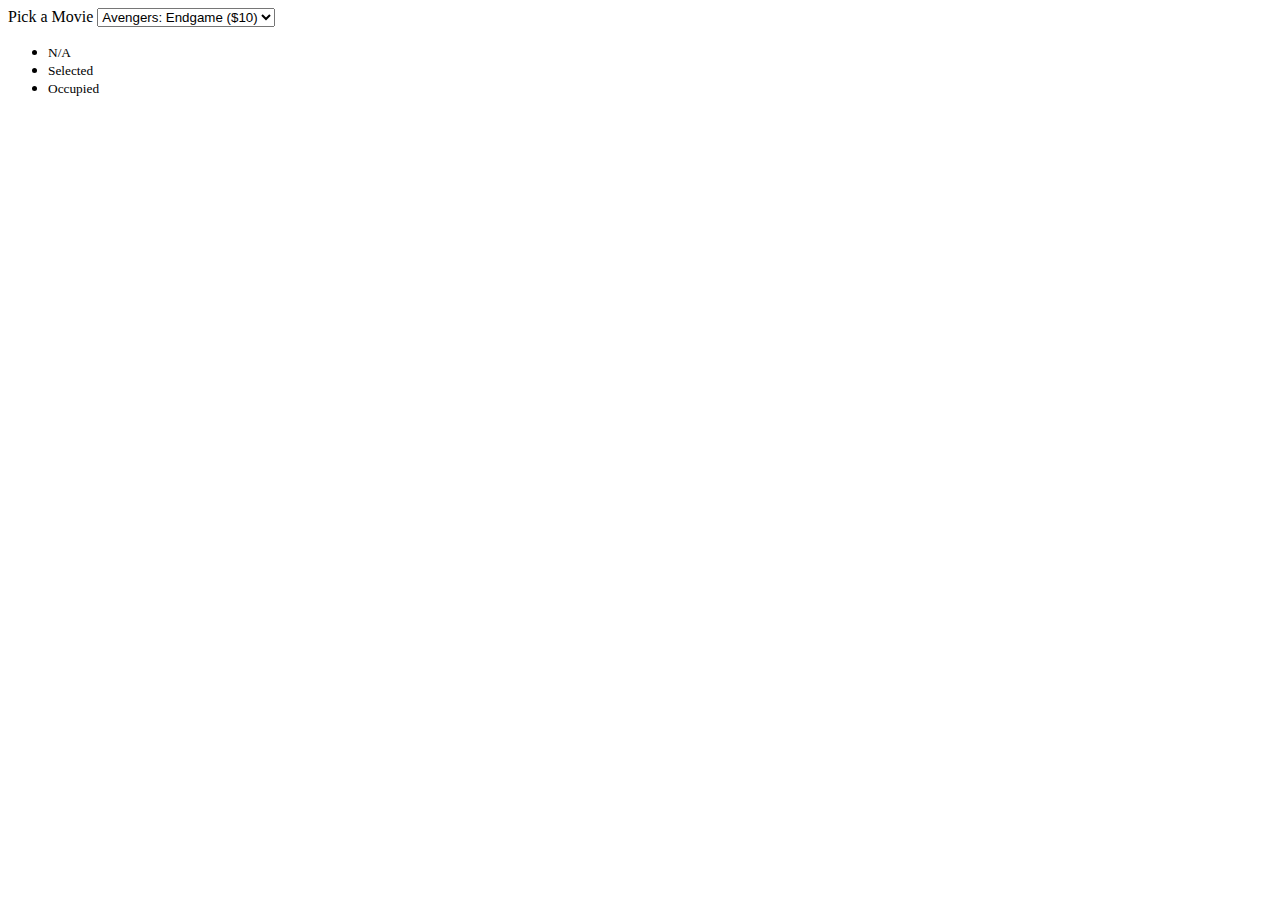
==== movieSeatBooking/index.html @ 4792ca68 "Start Movie Book Project" ====
<!DOCTYPE html>
<html lang="en">
  <head>
    <meta charset="UTF-8" />
    <meta name="viewport" content="width=device-width, initial-scale=1.0" />
    <link rel="stylesheet" href="style.css" />
    <title>Movie Seat Booking</title>
  </head>
  <body>
    <div class="movie-container">
      <label>Pick a Movie</label>
      <select id="movie">
        <option value="10">Avengers: Endgame ($10)</option>
        <option value="12">Joker ($12)</option>
        <option value="8">Toy Story( $8)</option>
        <option value="9">The Lion King ($9)</option>
      </select>
    </div>
    <ul class="showcase">
      <li>
        <div class="seat"></div>
        <small>N/A</small>
      </li>
      <li>
        <div class="seat selected"></div>
        <small>Selected</small>
      </li>
      <li>
        <div class="seat occupied"></div>
        <small>Occupied</small>
      </li>
    </ul>
    <script src="script.js"></script>
  </body>
</html>
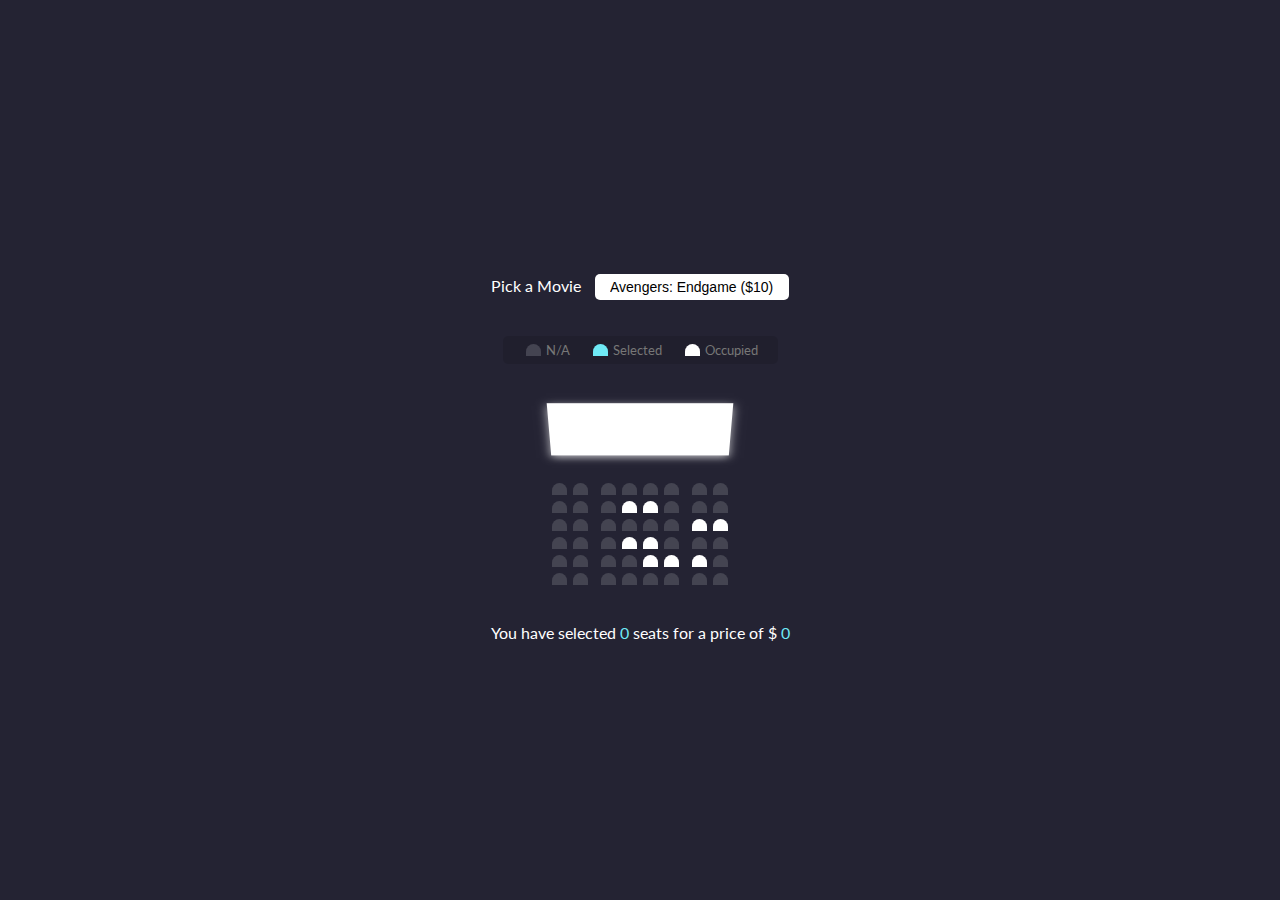
==== commit 26ba68e3: "Finish HTML and CSS for movie seats" ====
--- a/movieSeatBooking/index.html
+++ b/movieSeatBooking/index.html
@@ -30,6 +30,71 @@
         <small>Occupied</small>
       </li>
     </ul>
+    <div class="container">
+      <div class="screen"></div>
+      <div class="row">
+        <div class="seat"></div>
+        <div class="seat"></div>
+        <div class="seat"></div>
+        <div class="seat"></div>
+        <div class="seat"></div>
+        <div class="seat"></div>
+        <div class="seat"></div>
+        <div class="seat"></div>
+      </div>
+      <div class="row">
+        <div class="seat"></div>
+        <div class="seat"></div>
+        <div class="seat"></div>
+        <div class="seat occupied"></div>
+        <div class="seat occupied"></div>
+        <div class="seat"></div>
+        <div class="seat"></div>
+        <div class="seat"></div>
+      </div>
+      <div class="row">
+        <div class="seat"></div>
+        <div class="seat"></div>
+        <div class="seat"></div>
+        <div class="seat"></div>
+        <div class="seat"></div>
+        <div class="seat"></div>
+        <div class="seat occupied"></div>
+        <div class="seat occupied"></div>
+      </div>
+      <div class="row">
+        <div class="seat"></div>
+        <div class="seat"></div>
+        <div class="seat"></div>
+        <div class="seat occupied"></div>
+        <div class="seat occupied"></div>
+        <div class="seat"></div>
+        <div class="seat"></div>
+        <div class="seat"></div>
+      </div>
+      <div class="row">
+        <div class="seat"></div>
+        <div class="seat"></div>
+        <div class="seat"></div>
+        <div class="seat"></div>
+        <div class="seat occupied"></div>
+        <div class="seat occupied"></div>
+        <div class="seat occupied"></div>
+        <div class="seat"></div>
+      </div>
+      <div class="row">
+        <div class="seat"></div>
+        <div class="seat"></div>
+        <div class="seat"></div>
+        <div class="seat"></div>
+        <div class="seat"></div>
+        <div class="seat"></div>
+        <div class="seat"></div>
+        <div class="seat"></div>
+      </div>
+    </div>
+
+    <p class="text">You have selected <span id="count">0</span> seats for a price of $ <span id="total">0</span></p>
     <script src="script.js"></script>
   </body>
 </html>
--- a/movieSeatBooking/style.css
+++ b/movieSeatBooking/style.css
@@ -0,0 +1,119 @@
+@import url("https://fonts.googleapis.com/css?family=Lato&display=swap");
+
+* {
+  box-sizing: border-box;
+}
+
+body {
+  background-color: #242333;
+  display: flex;
+  color: #fff;
+  flex-direction: column;
+  align-items: center;
+  justify-content: center;
+  height: 100vh;
+  font-family: "Lato", sans-serif;
+  margin: 0;
+}
+
+.container {
+  perspective: 1000px;
+  margin-bottom: 30px;
+}
+
+.movie-container {
+  margin: 20px 0;
+}
+
+.movie-container select {
+  background-color: white;
+  border: 0;
+  border-radius: 5px;
+  font-size: 14px;
+  margin-left: 10px;
+  padding: 5px 15px 5px 15px;
+  -moz-appearance: none;
+  -webkit-appearance: none;
+  appearance: none;
+}
+
+.row {
+  display: flex;
+}
+
+
+.seat {
+  background-color: #444451;
+  height: 12px;
+  width: 15px;
+  margin: 3px;
+  border-top-left-radius: 10px;
+  border-top-right-radius: 10px;
+}
+
+.seat.selected {
+  background-color: #6feaf6;
+}
+
+.seat.occupied {
+  background-color: #fff;
+}
+
+.seat:nth-of-type(2) {
+  margin-right: 10px;
+}
+
+.seat:nth-of-type(2) {
+  margin-right: 10px;
+}
+
+.showcase {
+  background: rgba(0, 0, 0, 0.1);
+  padding: 5px 10px;
+  border-radius: 5px;
+  color: #777;
+  list-style-type: none;
+  display: flex;
+  justify-content: space-between;
+}
+
+.showcase .seat:not(.occupied):hover{
+  cursor: default;
+  transform: scale(1);
+}
+
+.showcase li {
+  display: flex;
+  align-items: center;
+  justify-content: center;
+  margin: 0 10px;
+}
+
+.showcase li small{
+  margin-left: 2px;
+}
+.seat:not(.occupied):hover{
+  cursor: pointer;
+  transform: scale(1.2);
+}
+
+.seat:nth-last-of-type(2) {
+  margin-left: 10px;
+}
+
+.screen{
+  background-color: #fff;
+  height: 70px;
+  width: 100%;
+  margin: 15px 0;
+  transform: rotateX(-45deg);
+  box-shadow: 0 3px 10px rgba(255, 255, 255, 0.7);
+}
+
+p.text{
+  margin: 5px;
+}
+
+p.text span{
+  color: #6feaf6;
+}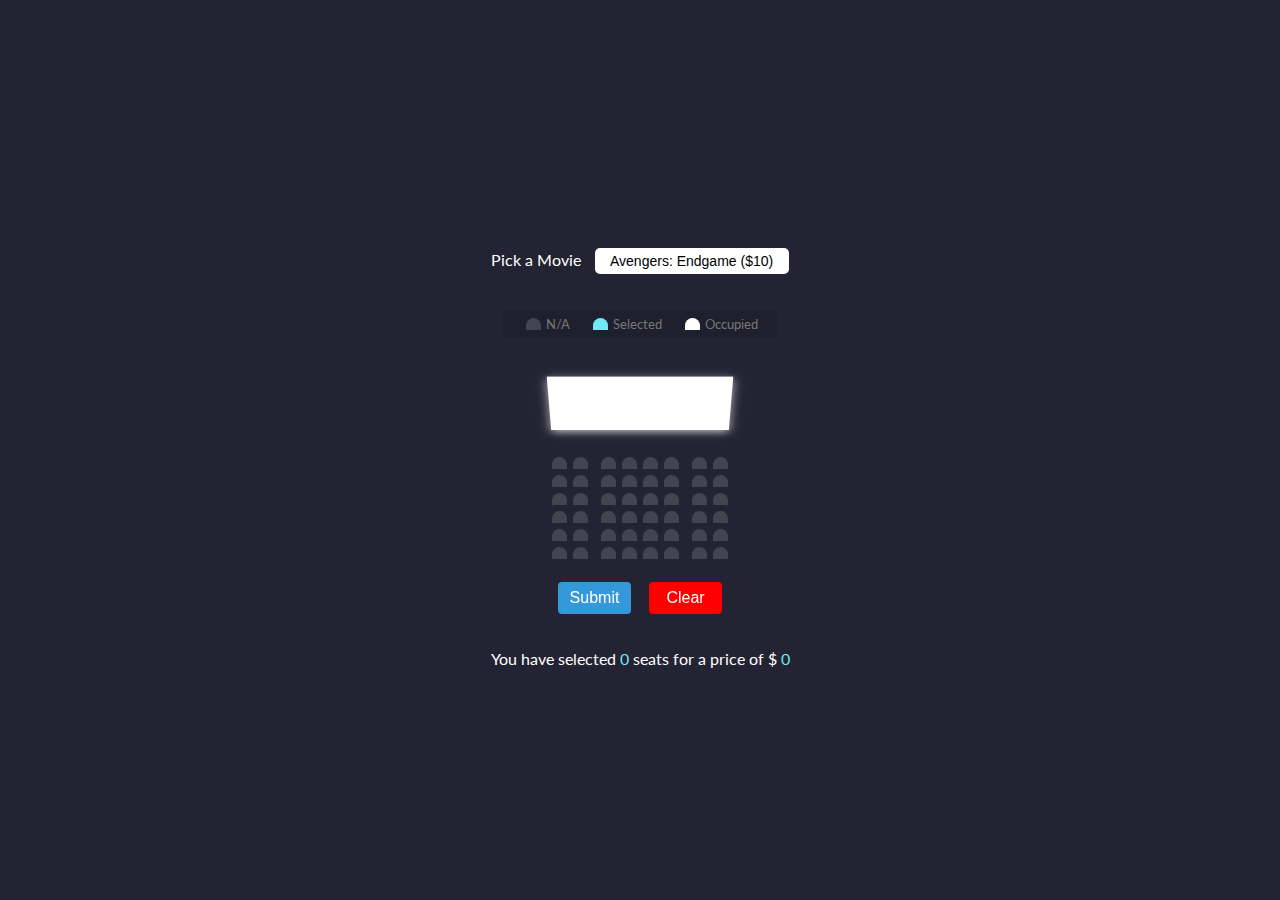
==== commit 310b735e: "Add Submit and Clear functionality" ====
--- a/movieSeatBooking/index.html
+++ b/movieSeatBooking/index.html
@@ -46,40 +46,10 @@
         <div class="seat"></div>
         <div class="seat"></div>
         <div class="seat"></div>
-        <div class="seat occupied"></div>
-        <div class="seat occupied"></div>
-        <div class="seat"></div>
-        <div class="seat"></div>
-        <div class="seat"></div>
-      </div>
-      <div class="row">
         <div class="seat"></div>
         <div class="seat"></div>
         <div class="seat"></div>
         <div class="seat"></div>
-        <div class="seat"></div>
-        <div class="seat"></div>
-        <div class="seat occupied"></div>
-        <div class="seat occupied"></div>
-      </div>
-      <div class="row">
-        <div class="seat"></div>
-        <div class="seat"></div>
-        <div class="seat"></div>
-        <div class="seat occupied"></div>
-        <div class="seat occupied"></div>
-        <div class="seat"></div>
-        <div class="seat"></div>
-        <div class="seat"></div>
-      </div>
-      <div class="row">
-        <div class="seat"></div>
-        <div class="seat"></div>
-        <div class="seat"></div>
-        <div class="seat"></div>
-        <div class="seat occupied"></div>
-        <div class="seat occupied"></div>
-        <div class="seat occupied"></div>
         <div class="seat"></div>
       </div>
       <div class="row">
@@ -92,6 +62,40 @@
         <div class="seat"></div>
         <div class="seat"></div>
       </div>
+      <div class="row">
+        <div class="seat"></div>
+        <div class="seat"></div>
+        <div class="seat"></div>
+        <div class="seat"></div>
+        <div class="seat"></div>
+        <div class="seat"></div>
+        <div class="seat"></div>
+        <div class="seat"></div>
+      </div>
+      <div class="row">
+        <div class="seat"></div>
+        <div class="seat"></div>
+        <div class="seat"></div>
+        <div class="seat"></div>
+        <div class="seat"></div>
+        <div class="seat"></div>
+        <div class="seat"></div>
+        <div class="seat"></div>
+      </div>
+      <div class="row">
+        <div class="seat"></div>
+        <div class="seat"></div>
+        <div class="seat"></div>
+        <div class="seat"></div>
+        <div class="seat"></div>
+        <div class="seat"></div>
+        <div class="seat"></div>
+        <div class="seat"></div>
+      </div>
+      <div class="buttons-container">
+      <button type="submit" class="submit">Submit</button>
+      <button type="submit" class="clear">Clear</button>
+    </div>
     </div>
 
     <p class="text">You have selected <span id="count">0</span> seats for a price of $ <span id="total">0</span></p>
--- a/movieSeatBooking/style.css
+++ b/movieSeatBooking/style.css
@@ -116,4 +116,36 @@
 
 p.text span{
   color: #6feaf6;
+}
+
+.buttons-container{
+  display: flex;
+  justify-content: space-around;
+
+}
+
+.buttons-container button.submit{
+  margin-top: 20px;
+  cursor: pointer;
+  background-color: #3498db;
+  border: 2px solid #3498db;
+  border-radius: 4px;
+  display: block;
+  font-size: 16px;
+  padding:5px;
+  color: #fff;
+  width: 40%;
+}
+
+.buttons-container button.clear{
+  margin-top: 20px;
+  cursor: pointer;
+  background-color: red;;
+  border: 2px solid red;
+  border-radius: 4px;
+  display: block;
+  font-size: 16px;
+  padding: 5px;
+  color: #fff;
+  width: 40%;
 }